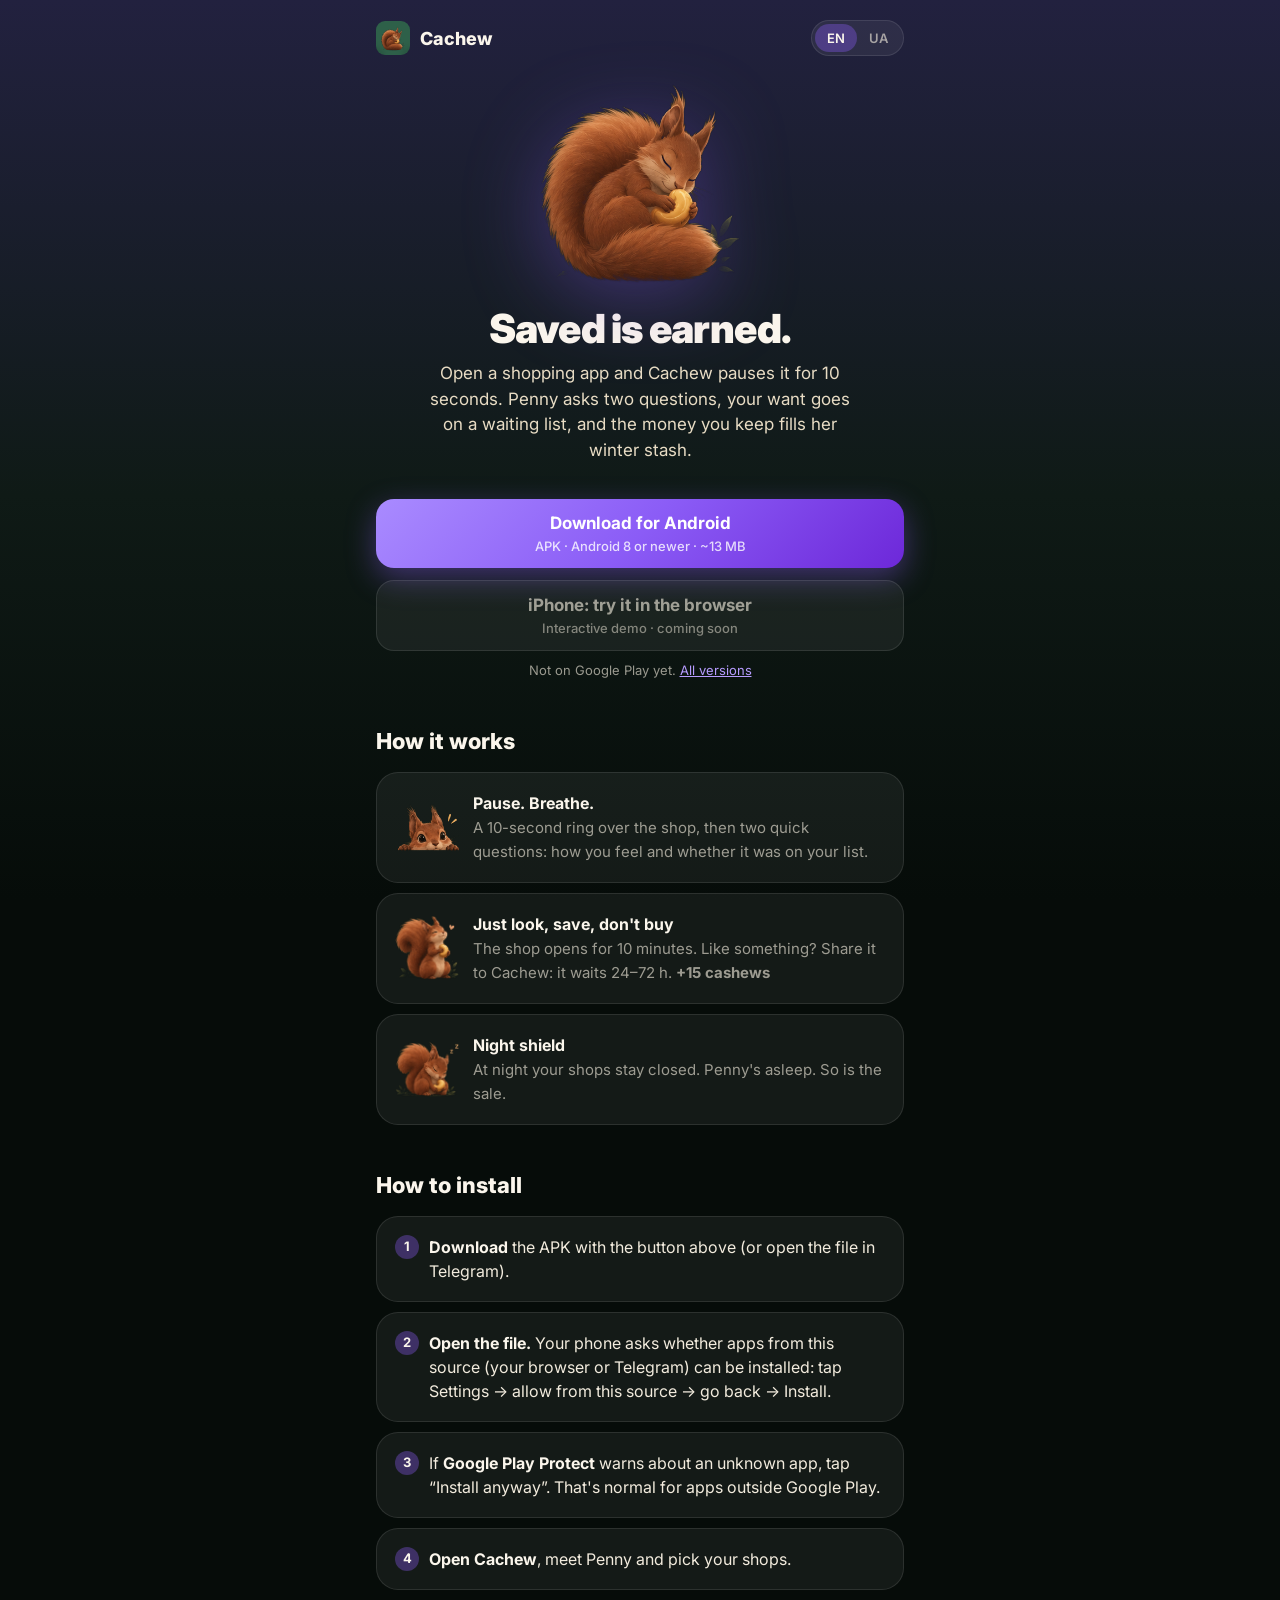
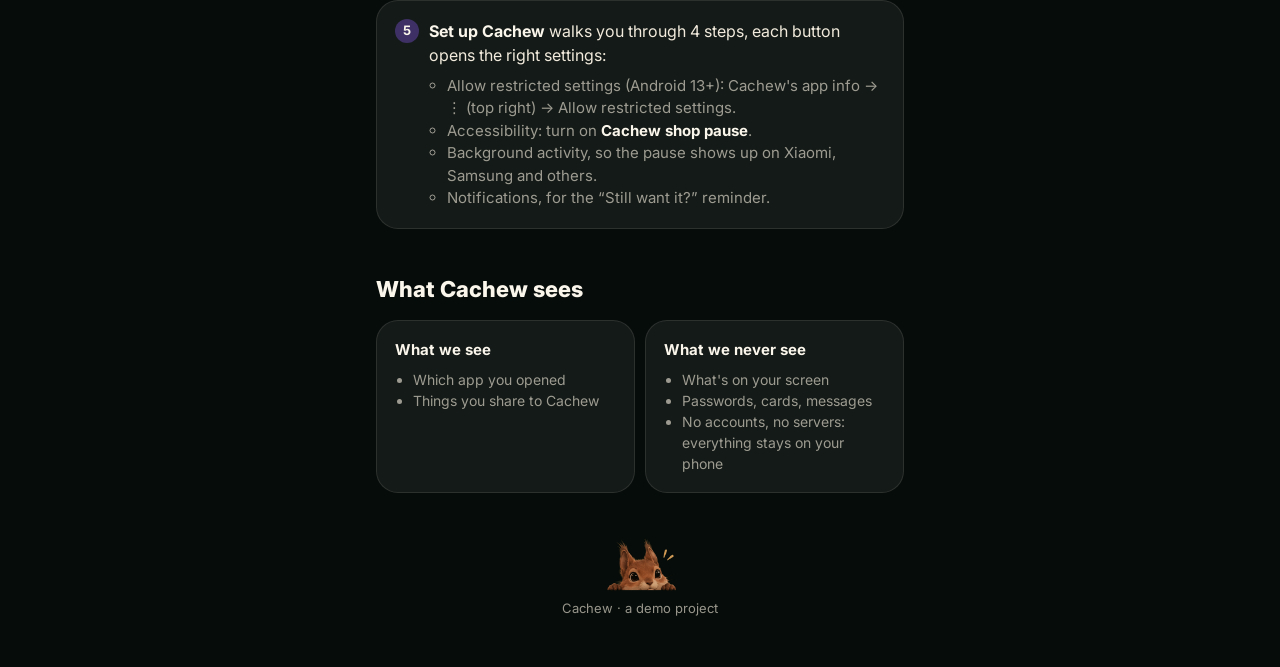
==== index.html @ cd54cd7d "Download page for Cachew Co-Authored-By: Claude Opus 5.5 <noreply@anthropic.com>" ====
<!doctype html>
<html lang="en">
<head>
<meta charset="utf-8">
<meta name="viewport" content="width=device-width, initial-scale=1">
<title>Cachew · Saved is earned</title>
<meta name="description" content="Cachew pauses shopping apps for 10 seconds, so impulse buys wait and Penny the squirrel fills her winter stash.">
<link rel="icon" href="img/icon.png">
<link rel="apple-touch-icon" href="img/icon.png">
<meta property="og:title" content="Cachew · Saved is earned">
<meta property="og:description" content="A 10-second pause before impulse buys. Android app.">
<meta property="og:image" content="img/icon.png">
<link rel="preconnect" href="https://fonts.googleapis.com">
<link rel="preconnect" href="https://fonts.gstatic.com" crossorigin>
<link href="https://fonts.googleapis.com/css2?family=Inter:wght@400;500;600;700;800;900&display=swap" rel="stylesheet">
<style>
  /* Colors from the app's Theme.kt */
  :root {
    --night-top: #22213F; --night-mid: #0F1A16; --night-bottom: #060C09;
    --purple: #8B5CF6; --purple-light: #A98BFF; --purple-dark: #6D28D9; --purple-text: #B79CFF;
    --text: #F2EBDD; --title: #FBF6EC; --sand: #E8DCC4; --gold: #F4B63F; --heart: #F472B6;
    --glass: rgba(255,255,255,.06); --glass-border: rgba(255,255,255,.10); --muted: rgba(242,235,221,.62);
  }
  * { box-sizing: border-box; }
  html { -webkit-text-size-adjust: 100%; }
  body {
    margin: 0; min-height: 100vh; color: var(--text); background: var(--night-bottom);
    background-image: linear-gradient(180deg, var(--night-top) 0%, var(--night-mid) 55%, var(--night-bottom) 100%);
    background-attachment: fixed;
    font-family: Inter, system-ui, -apple-system, "Segoe UI", Roboto, sans-serif; line-height: 1.5;
  }
  .wrap { max-width: 560px; margin: 0 auto; padding: 20px 16px 48px; }
  .top { display: flex; align-items: center; justify-content: space-between; }
  .brand { display: flex; align-items: center; gap: 10px; font-weight: 800; color: var(--title); font-size: 18px; }
  .brand img { width: 34px; height: 34px; border-radius: 9px; }
  .lang { display: flex; background: var(--glass); border: 1px solid var(--glass-border); border-radius: 999px; padding: 3px; }
  .lang button { border: 0; background: none; color: var(--muted); font: 600 13px Inter, sans-serif; padding: 6px 12px; border-radius: 999px; cursor: pointer; }
  .lang button[aria-pressed="true"] { background: rgba(139,92,246,.35); color: var(--title); }

  .hero { text-align: center; padding: 28px 0 8px; }
  .hero img { width: 200px; height: auto; filter: drop-shadow(0 18px 40px rgba(139,92,246,.35)); }
  h1 { color: var(--title); font-size: 40px; line-height: 1.1; font-weight: 900; letter-spacing: -.02em; margin: 18px 0 10px; }
  .lead { color: var(--sand); font-size: 17px; margin: 0 auto; max-width: 440px; }

  .cta { display: grid; gap: 12px; margin: 28px 0 10px; }
  .btn { display: flex; align-items: center; justify-content: center; gap: 10px; min-height: 58px; border-radius: 18px;
         font-weight: 700; font-size: 17px; text-decoration: none; color: #fff; padding: 12px 18px; text-align: center; }
  .btn.primary { background: linear-gradient(135deg, var(--purple-light), var(--purple), var(--purple-dark));
                 box-shadow: 0 10px 30px rgba(139,92,246,.40); }
  .btn.secondary { background: var(--glass); border: 1px solid var(--glass-border); color: var(--muted); }
  .btn small { display: block; font-weight: 500; font-size: 13px; opacity: .8; }
  .meta { text-align: center; font-size: 13px; color: var(--muted); margin: 0; }

  h2 { color: var(--title); font-size: 22px; font-weight: 800; margin: 44px 0 14px; }
  .card { background: var(--glass); border: 1px solid var(--glass-border); border-radius: 22px; padding: 18px; }
  .flow { display: grid; gap: 10px; }
  .flow .card { display: flex; gap: 14px; align-items: center; }
  .flow img { width: 64px; height: 64px; object-fit: contain; flex: none; }
  .flow b { color: var(--title); display: block; }
  .flow span { color: var(--muted); font-size: 15px; }
  .gold { color: var(--gold); font-weight: 700; }

  ol.steps { list-style: none; counter-reset: s; padding: 0; margin: 0; display: grid; gap: 10px; }
  ol.steps > li { counter-increment: s; position: relative; padding-left: 52px; }
  ol.steps > li::before { content: counter(s); position: absolute; left: 18px; top: 18px; width: 24px; height: 24px; border-radius: 50%;
     background: rgba(139,92,246,.35); color: var(--title); font-weight: 700; font-size: 13px; display: grid; place-items: center; }
  ol.steps b { color: var(--title); }
  ol.steps ul { margin: 8px 0 0; padding-left: 18px; color: var(--muted); font-size: 15px; }
  ol.steps p { margin: 0; }

  .privacy { display: grid; grid-template-columns: 1fr 1fr; gap: 10px; }
  .privacy h3 { margin: 0 0 8px; font-size: 15px; color: var(--title); }
  .privacy ul { margin: 0; padding-left: 18px; font-size: 14px; color: var(--muted); }
  @media (max-width: 420px) { .privacy { grid-template-columns: 1fr; } h1 { font-size: 34px; } }

  footer { text-align: center; color: var(--muted); font-size: 13px; margin-top: 44px; }
  footer img { width: 72px; display: block; margin: 0 auto 8px; opacity: .9; }
  a { color: var(--purple-text); }

  [data-lang]:not(.on) { display: none !important; }
</style>
</head>
<body>
<div class="wrap">
  <div class="top">
    <div class="brand"><img src="img/icon.png" alt="">Cachew</div>
    <div class="lang" role="group" aria-label="Language">
      <button type="button" data-set="en" aria-pressed="true">EN</button>
      <button type="button" data-set="uk" aria-pressed="false">UA</button>
    </div>
  </div>

  <section class="hero">
    <img src="img/penny_curl.png" alt="Penny the squirrel curled around a cashew">
    <h1>Saved is earned.</h1>
    <p class="lead" data-lang="en">Open a shopping app and Cachew pauses it for 10 seconds. Penny asks two questions, your want goes on a waiting list, and the money you keep fills her winter stash.</p>
    <p class="lead" data-lang="uk">Відкриваєш магазин — Cachew ставить його на паузу на 10 секунд. Пенні ставить два питання, бажана річ іде в список очікування, а гроші, які ти не витратила, наповнюють її зимовий запас.</p>
  </section>

  <div class="cta">
    <a class="btn primary" href="https://github.com/lizhaan/cachew-releases/releases/latest/download/Cachew.apk">
      <span><span data-lang="en">Download for Android</span><span data-lang="uk">Завантажити для Android</span>
      <small><span data-lang="en">APK · Android 8 or newer · ~13 MB</span><span data-lang="uk">APK · Android 8 і новіші · ~13 МБ</span></small></span>
    </a>
    <a class="btn secondary" aria-disabled="true">
      <span><span data-lang="en">iPhone: try it in the browser</span><span data-lang="uk">iPhone: спробувати в браузері</span>
      <small><span data-lang="en">Interactive demo · coming soon</span><span data-lang="uk">Інтерактивне демо · скоро</span></small></span>
    </a>
  </div>
  <p class="meta"><span data-lang="en">Not on Google Play yet. </span><span data-lang="uk">Поки не в Google Play. </span><a href="https://github.com/lizhaan/cachew-releases/releases"><span data-lang="en">All versions</span><span data-lang="uk">Усі версії</span></a></p>

  <h2><span data-lang="en">How it works</span><span data-lang="uk">Як це працює</span></h2>
  <div class="flow">
    <div class="card"><img src="img/penny_peek.png" alt="">
      <div><b data-lang="en">Pause. Breathe.</b><b data-lang="uk">Pause. Breathe.</b>
      <span data-lang="en">A 10-second ring over the shop, then two quick questions: how you feel and whether it was on your list.</span>
      <span data-lang="uk">10-секундне кільце поверх магазину, потім два питання: як ти почуваєшся і чи це було в списку.</span></div></div>
    <div class="card"><img src="img/penny_love.png" alt="">
      <div><b data-lang="en">Just look, save, don't buy</b><b data-lang="uk">Тільки подивитись і зберегти</b>
      <span data-lang="en">The shop opens for 10 minutes. Like something? Share it to Cachew: it waits 24–72 h. <span class="gold">+15 cashews</span></span>
      <span data-lang="uk">Магазин відкривається на 10 хвилин. Сподобалось? «Поділитися» → Cachew, і річ чекає 24–72 год. <span class="gold">+15 cashews</span></span></div></div>
    <div class="card"><img src="img/penny_sleep.png" alt="">
      <div><b data-lang="en">Night shield</b><b data-lang="uk">Нічний щит</b>
      <span data-lang="en">At night your shops stay closed. Penny's asleep. So is the sale.</span>
      <span data-lang="uk">Вночі обрані магазини закриті. Penny's asleep. So is the sale.</span></div></div>
  </div>

  <h2><span data-lang="en">How to install</span><span data-lang="uk">Як встановити</span></h2>
  <ol class="steps">
    <li class="card" data-lang="en"><p><b>Download</b> the APK with the button above (or open the file in Telegram).</p></li>
    <li class="card" data-lang="uk"><p><b>Завантаж</b> APK кнопкою вище (або відкрий файл у Telegram).</p></li>

    <li class="card" data-lang="en"><p><b>Open the file.</b> Your phone asks whether apps from this source (your browser or Telegram) can be installed: tap Settings → allow from this source → go back → Install.</p></li>
    <li class="card" data-lang="uk"><p><b>Відкрий файл.</b> Телефон спитає, чи можна встановлювати застосунки з цього джерела (браузера чи Telegram): «Налаштування» → увімкни «Дозволити з цього джерела» → назад → «Встановити».</p></li>

    <li class="card" data-lang="en"><p>If <b>Google Play Protect</b> warns about an unknown app, tap “Install anyway”. That's normal for apps outside Google Play.</p></li>
    <li class="card" data-lang="uk"><p>Якщо <b>Google Play Protect</b> попереджає про невідомий застосунок, натисни «Усе одно встановити». Це нормально для застосунків не з Google Play.</p></li>

    <li class="card" data-lang="en"><p><b>Open Cachew</b>, meet Penny and pick your shops.</p></li>
    <li class="card" data-lang="uk"><p><b>Відкрий Cachew</b>, познайомся з Пенні й обери магазини.</p></li>

    <li class="card" data-lang="en"><p><b>Set up Cachew</b> walks you through 4 steps, each button opens the right settings:</p>
      <ul>
        <li>Allow restricted settings (Android 13+): Cachew's app info → ⋮ (top right) → Allow restricted settings.</li>
        <li>Accessibility: turn on <b>Cachew shop pause</b>.</li>
        <li>Background activity, so the pause shows up on Xiaomi, Samsung and others.</li>
        <li>Notifications, for the “Still want it?” reminder.</li>
      </ul></li>
    <li class="card" data-lang="uk"><p><b>Екран «Set up Cachew»</b> проведе через 4 кроки, кожна кнопка відкриває потрібні налаштування:</p>
      <ul>
        <li>Обмежені налаштування (Android 13+): у налаштуваннях Cachew ⋮ (вгорі праворуч) → «Дозволити обмежені налаштування».</li>
        <li>Спеціальні можливості: увімкни <b>Cachew shop pause</b>.</li>
        <li>Робота у фоні, щоб пауза з'являлась на Xiaomi, Samsung та інших.</li>
        <li>Сповіщення, для нагадування «Still want it?».</li>
      </ul></li>
  </ol>

  <h2><span data-lang="en">What Cachew sees</span><span data-lang="uk">Що бачить Cachew</span></h2>
  <div class="privacy">
    <div class="card"><h3 data-lang="en">What we see</h3><h3 data-lang="uk">Що бачимо</h3>
      <ul data-lang="en"><li>Which app you opened</li><li>Things you share to Cachew</li></ul>
      <ul data-lang="uk"><li>Який застосунок ти відкрила</li><li>Речі, якими ти поділилась із Cachew</li></ul></div>
    <div class="card"><h3 data-lang="en">What we never see</h3><h3 data-lang="uk">Чого не бачимо ніколи</h3>
      <ul data-lang="en"><li>What's on your screen</li><li>Passwords, cards, messages</li><li>No accounts, no servers: everything stays on your phone</li></ul>
      <ul data-lang="uk"><li>Що на твоєму екрані</li><li>Паролі, картки, повідомлення</li><li>Без акаунтів і серверів: усе лишається на телефоні</li></ul></div>
  </div>

  <footer>
    <img src="img/penny_peek.png" alt="">
    Cachew · <span data-lang="en">a demo project</span><span data-lang="uk">демо-проєкт</span>
  </footer>
</div>
<script>
  (function () {
    var buttons = document.querySelectorAll('.lang button');
    function setLang(l) {
      document.documentElement.lang = l;
      document.querySelectorAll('[data-lang]').forEach(function (el) { el.classList.toggle('on', el.getAttribute('data-lang') === l); });
      buttons.forEach(function (b) { b.setAttribute('aria-pressed', String(b.dataset.set === l)); });
      try { localStorage.setItem('lang', l); } catch (e) {}
    }
    var saved = null;
    try { saved = localStorage.getItem('lang'); } catch (e) {}
    var nav = (navigator.language || '').toLowerCase();
    setLang(saved || (nav.indexOf('uk') === 0 || nav.indexOf('ru') === 0 ? 'uk' : 'en'));
    buttons.forEach(function (b) { b.addEventListener('click', function () { setLang(b.dataset.set); }); });
  })();
</script>
</body>
</html>
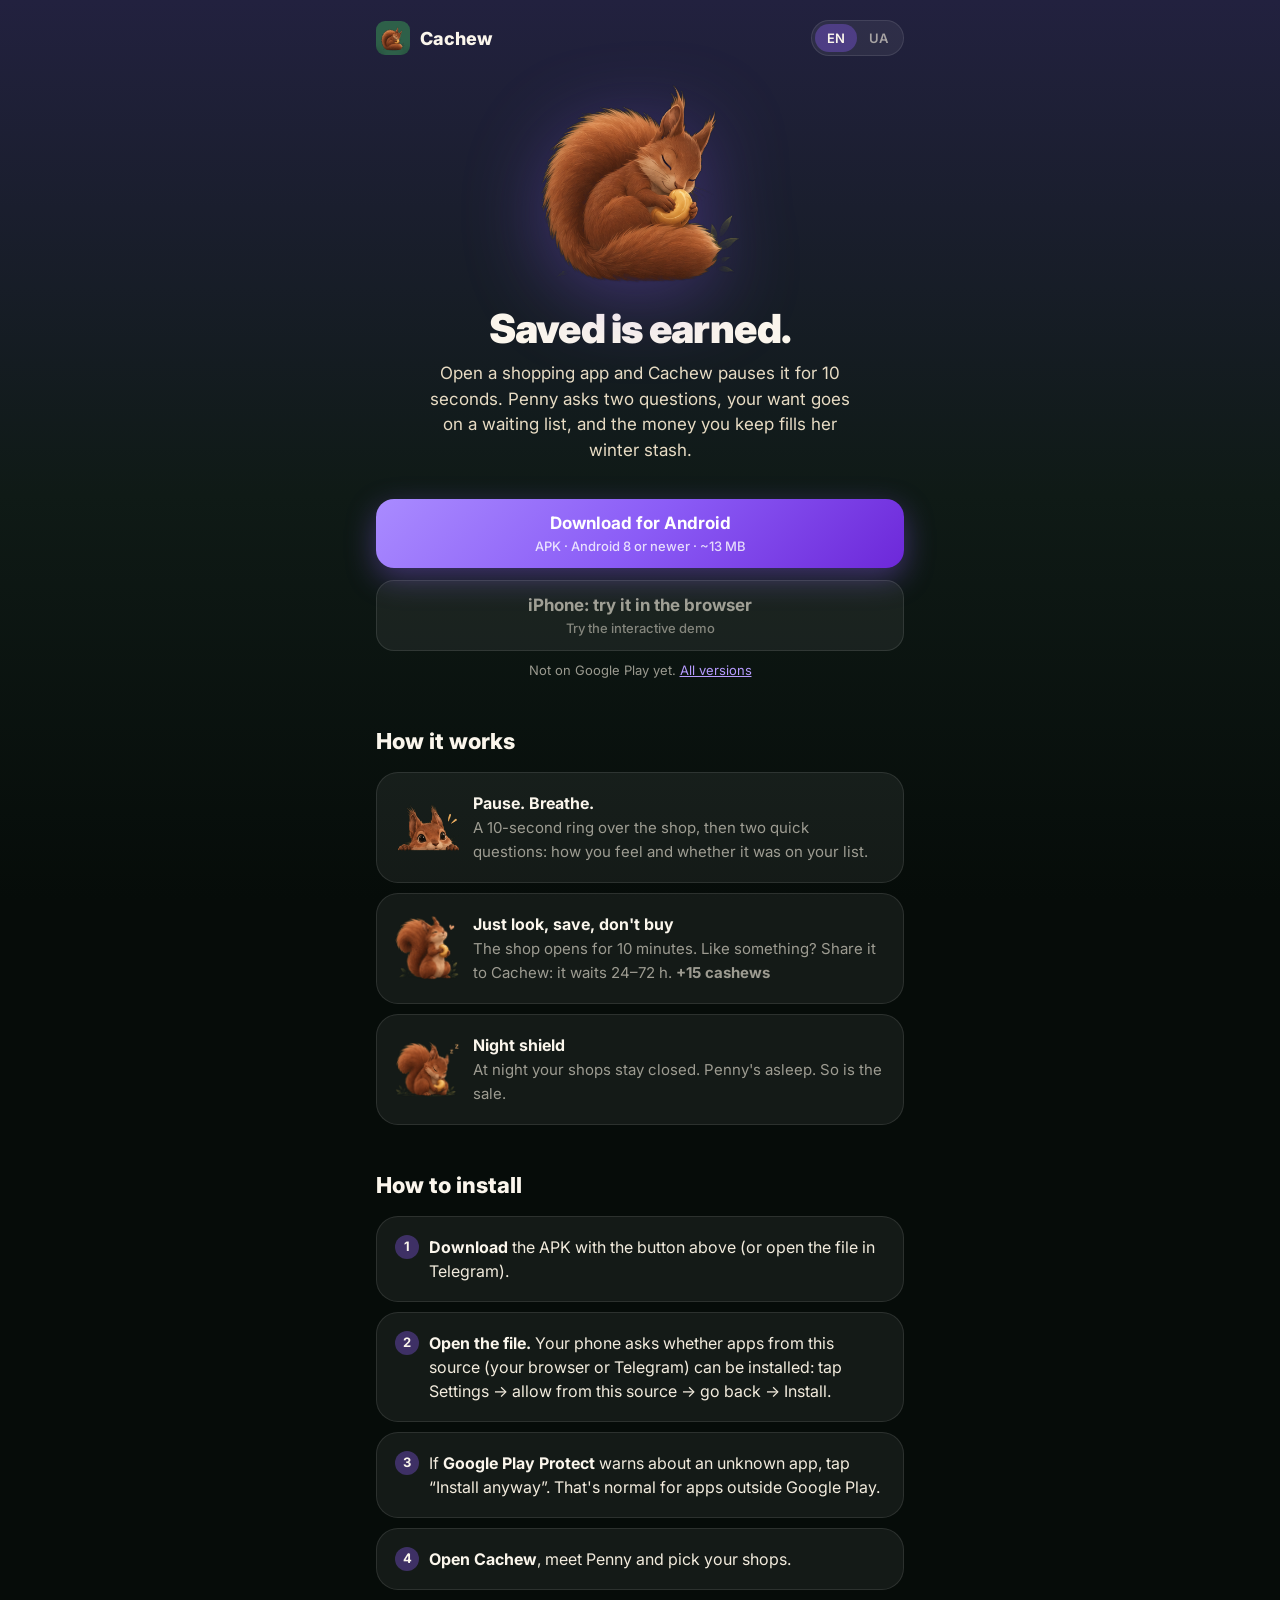
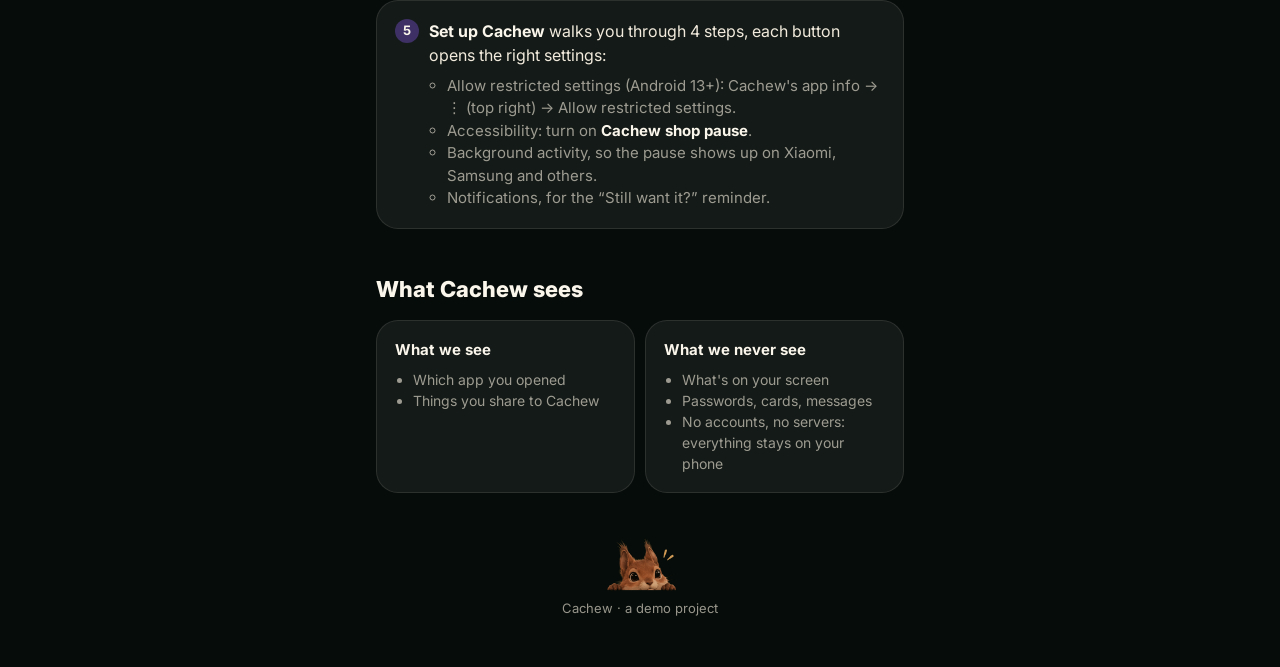
==== commit ac315f79: "Demo stage 4: installable, works offline, linked from the page The demo installs as a PWA (manifest," ====
--- a/index.html
+++ b/index.html
@@ -102,9 +102,9 @@
       <span><span data-lang="en">Download for Android</span><span data-lang="uk">Завантажити для Android</span>
       <small><span data-lang="en">APK · Android 8 or newer · ~13 MB</span><span data-lang="uk">APK · Android 8 і новіші · ~13 МБ</span></small></span>
     </a>
-    <a class="btn secondary" aria-disabled="true">
+    <a class="btn secondary" href="demo/">
       <span><span data-lang="en">iPhone: try it in the browser</span><span data-lang="uk">iPhone: спробувати в браузері</span>
-      <small><span data-lang="en">Interactive demo · coming soon</span><span data-lang="uk">Інтерактивне демо · скоро</span></small></span>
+      <small><span data-lang="en">Try the interactive demo</span><span data-lang="uk">Спробувати інтерактивне демо</span></small></span>
     </a>
   </div>
   <p class="meta"><span data-lang="en">Not on Google Play yet. </span><span data-lang="uk">Поки не в Google Play. </span><a href="https://github.com/lizhaan/cachew-releases/releases"><span data-lang="en">All versions</span><span data-lang="uk">Усі версії</span></a></p>
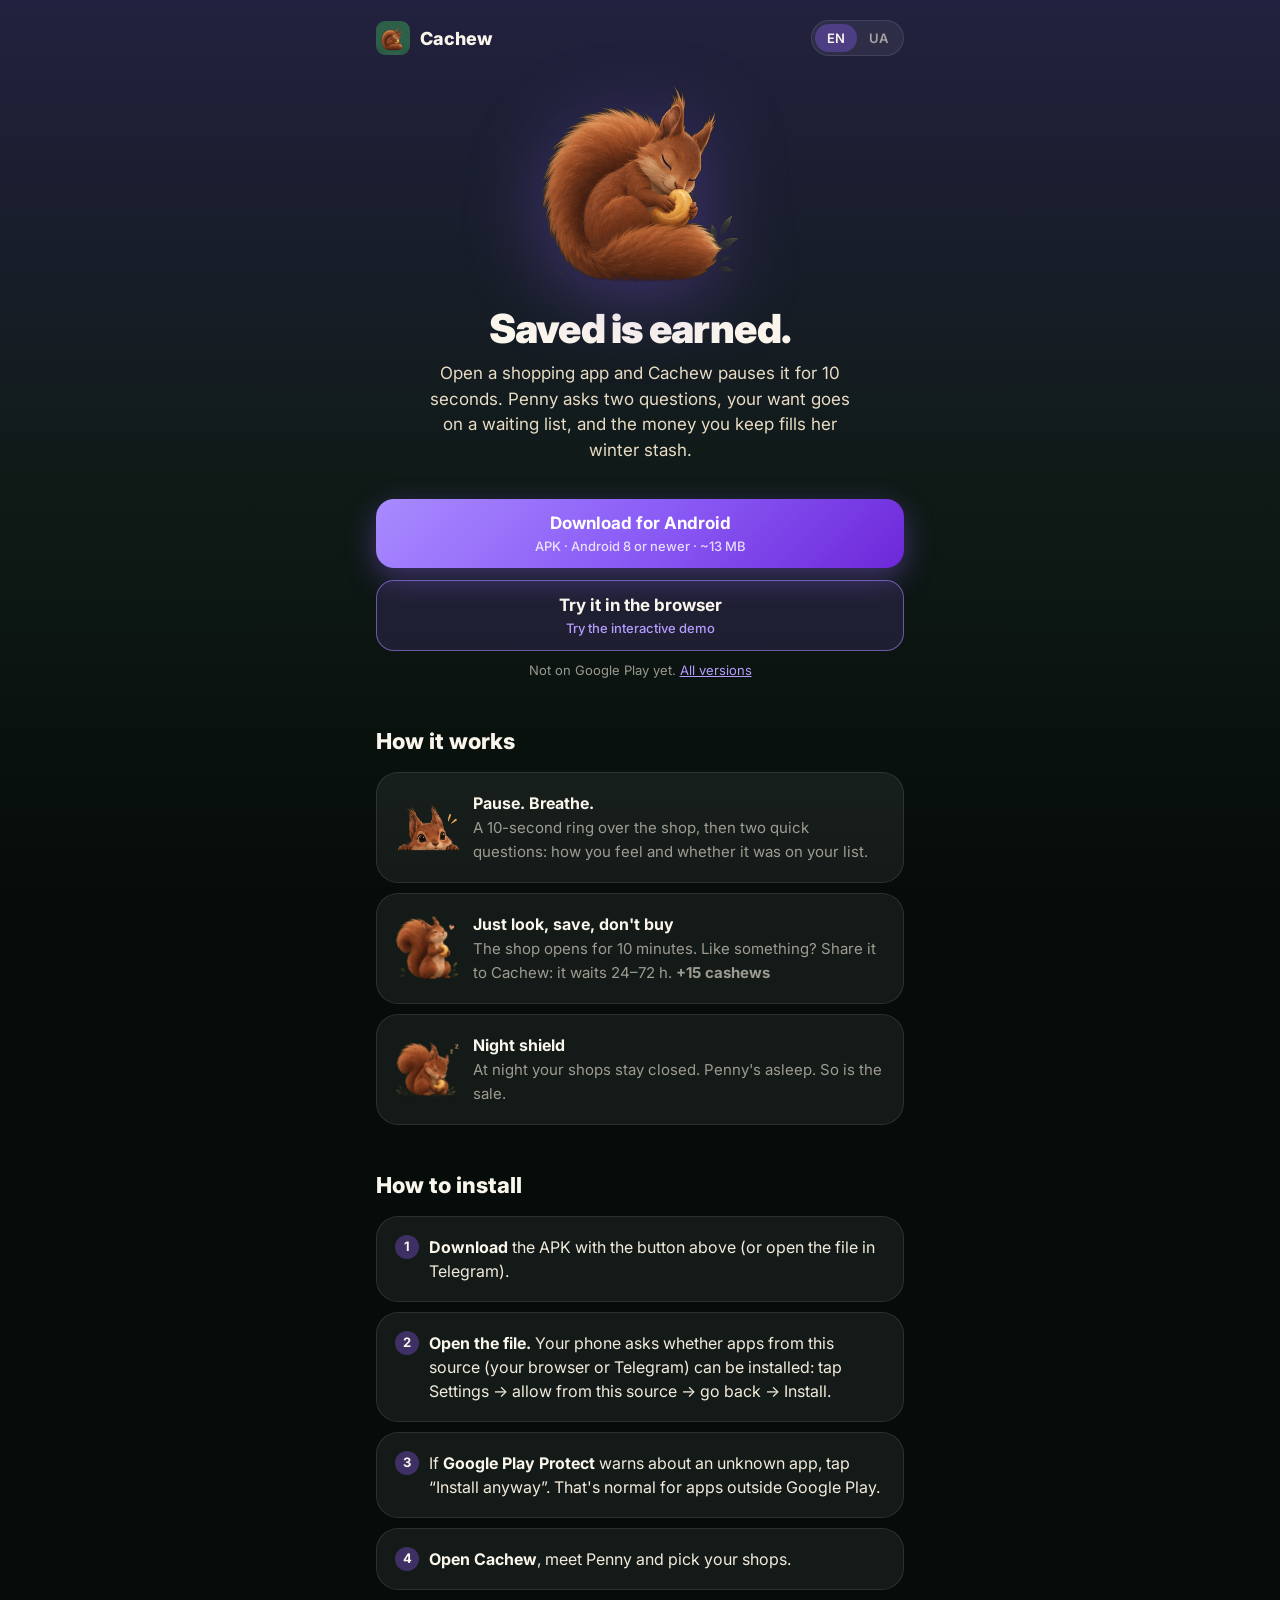
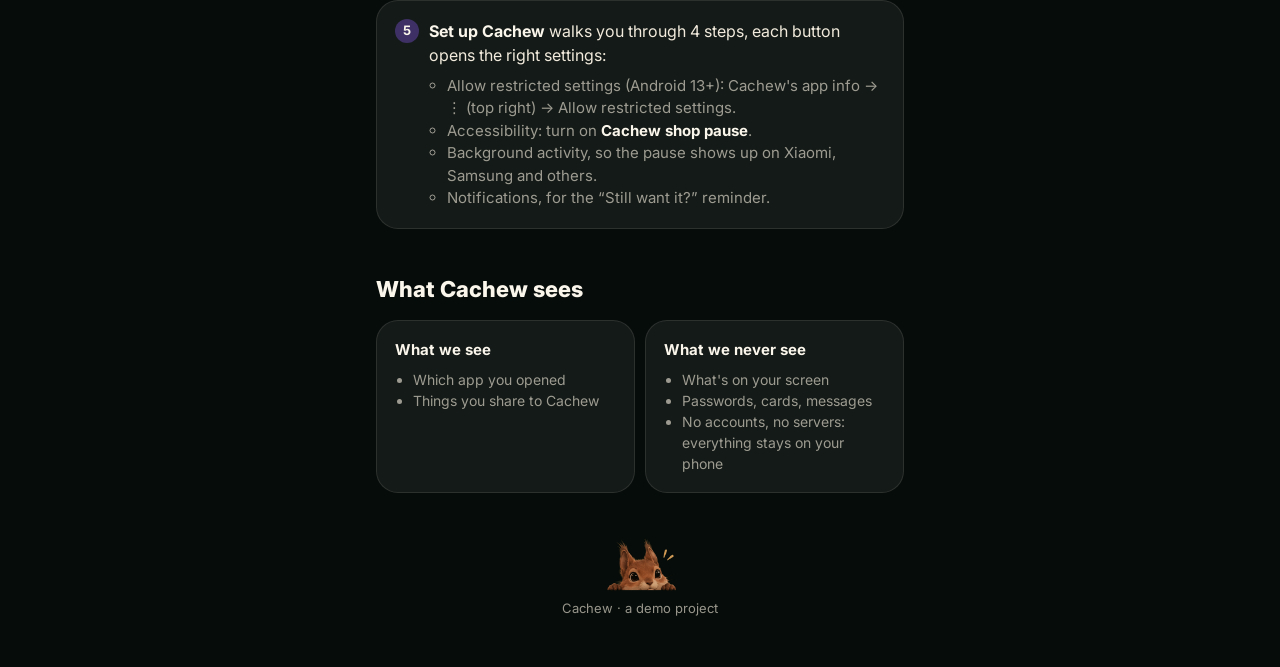
==== commit 71bd0181: "Download page: demo button no longer grey, no "iPhone:" "Try it in the browser" / "Спробувати в брау" ====
--- a/index.html
+++ b/index.html
@@ -47,7 +47,8 @@
          font-weight: 700; font-size: 17px; text-decoration: none; color: #fff; padding: 12px 18px; text-align: center; }
   .btn.primary { background: linear-gradient(135deg, var(--purple-light), var(--purple), var(--purple-dark));
                  box-shadow: 0 10px 30px rgba(139,92,246,.40); }
-  .btn.secondary { background: var(--glass); border: 1px solid var(--glass-border); color: var(--muted); }
+  .btn.secondary { background: rgba(139,92,246,.14); border: 1.5px solid rgba(169,139,255,.55); color: var(--title); }
+  .btn.secondary small { color: var(--purple-text); opacity: 1; }
   .btn small { display: block; font-weight: 500; font-size: 13px; opacity: .8; }
   .meta { text-align: center; font-size: 13px; color: var(--muted); margin: 0; }
 
@@ -103,7 +104,7 @@
       <small><span data-lang="en">APK · Android 8 or newer · ~13 MB</span><span data-lang="uk">APK · Android 8 і новіші · ~13 МБ</span></small></span>
     </a>
     <a class="btn secondary" href="demo/">
-      <span><span data-lang="en">iPhone: try it in the browser</span><span data-lang="uk">iPhone: спробувати в браузері</span>
+      <span><span data-lang="en">Try it in the browser</span><span data-lang="uk">Спробувати в браузері</span>
       <small><span data-lang="en">Try the interactive demo</span><span data-lang="uk">Спробувати інтерактивне демо</span></small></span>
     </a>
   </div>
